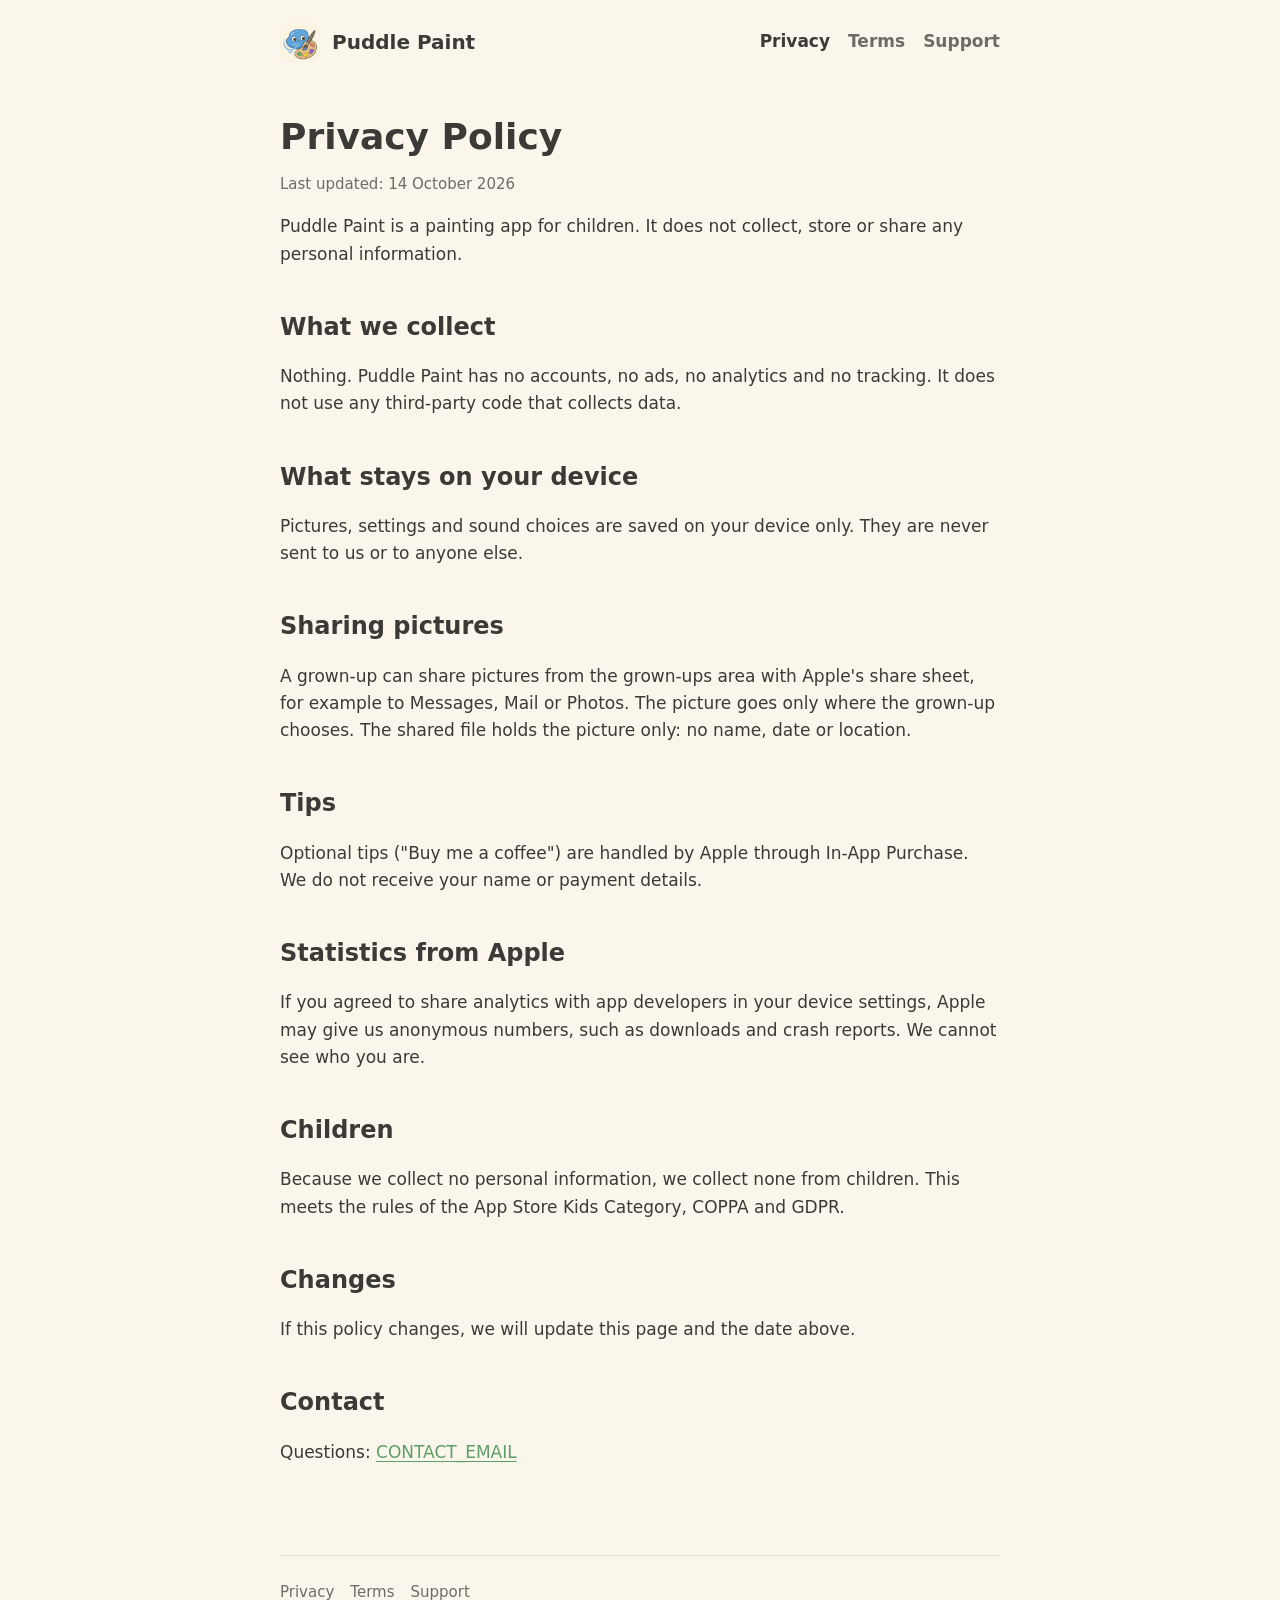
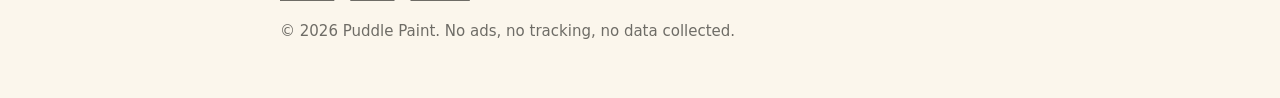
==== privacy.html @ 8e7a1daa "Add the Puddle Paint website: home, privacy, terms and support pages" ====
<!doctype html>
<html lang="en">
<head>
<meta charset="utf-8">
<meta name="viewport" content="width=device-width, initial-scale=1">
<title>Privacy Policy · Puddle Paint</title>
<meta name="description" content="Puddle Paint collects no data.">
<link rel="icon" href="assets/favicon.png">
<link rel="stylesheet" href="assets/style.css">
</head>
<body>
<div class="wrap">
<header class="site">
  <a class="brand" href="index.html"><img src="assets/icon.png" alt="">Puddle Paint</a>
  <nav><a href="privacy.html" aria-current="page">Privacy</a><a href="terms.html">Terms</a><a href="support.html">Support</a></nav>
</header>
<article>
<h1>Privacy Policy</h1>
<p class="updated">Last updated: 14 October 2026</p>
<p>Puddle Paint is a painting app for children. It does not collect, store or share any personal information.</p>
<h2>What we collect</h2>
<p>Nothing. Puddle Paint has no accounts, no ads, no analytics and no tracking. It does not use any third-party code that collects data.</p>
<h2>What stays on your device</h2>
<p>Pictures, settings and sound choices are saved on your device only. They are never sent to us or to anyone else.</p>
<h2>Sharing pictures</h2>
<p>A grown-up can share pictures from the grown-ups area with Apple's share sheet, for example to Messages, Mail or Photos. The picture goes only where the grown-up chooses. The shared file holds the picture only: no name, date or location.</p>
<h2>Tips</h2>
<p>Optional tips ("Buy me a coffee") are handled by Apple through In-App Purchase. We do not receive your name or payment details.</p>
<h2>Statistics from Apple</h2>
<p>If you agreed to share analytics with app developers in your device settings, Apple may give us anonymous numbers, such as downloads and crash reports. We cannot see who you are.</p>
<h2>Children</h2>
<p>Because we collect no personal information, we collect none from children. This meets the rules of the App Store Kids Category, COPPA and GDPR.</p>
<h2>Changes</h2>
<p>If this policy changes, we will update this page and the date above.</p>
<h2>Contact</h2>
<p>Questions: <a href="mailto:CONTACT_EMAIL">CONTACT_EMAIL</a></p>
</article>
<footer>
  <a href="privacy.html">Privacy</a><a href="terms.html">Terms</a><a href="support.html">Support</a>
  <p>© 2026 Puddle Paint. No ads, no tracking, no data collected.</p>
</footer>
</div>
</body>
</html>
---- assets/style.css ----
/* Puddle Paint site: the same paper-and-crayon look as the app. */
:root {
  --paper: #FBF6EC;
  --card: #FFFFFF;
  --ink: #3B3A36;
  --ink-soft: #6E6C66;
  --leaf: #5C9E66;
  --sky: #6BA8DB;
  --line: rgba(59, 58, 54, 0.12);
}
* { box-sizing: border-box; }
html { -webkit-text-size-adjust: 100%; }
body {
  margin: 0;
  background: var(--paper);
  color: var(--ink);
  font-family: ui-rounded, "SF Pro Rounded", "Nunito", system-ui, -apple-system, "Segoe UI", sans-serif;
  font-size: 17px;
  line-height: 1.6;
}
a { color: var(--leaf); text-underline-offset: 3px; }
a:hover { color: var(--ink); }
.wrap { max-width: 760px; margin: 0 auto; padding: 0 20px; }
header.site {
  display: flex; align-items: center; justify-content: space-between;
  gap: 16px; padding: 22px 0; flex-wrap: wrap;
}
.brand { display: flex; align-items: center; gap: 12px; color: var(--ink); text-decoration: none; font-weight: 700; font-size: 20px; }
.brand img { width: 40px; height: 40px; border-radius: 10px; }
nav a { margin-left: 18px; color: var(--ink-soft); text-decoration: none; font-weight: 600; }
nav a:first-child { margin-left: 0; }
nav a[aria-current="page"], nav a:hover { color: var(--ink); }
.hero { text-align: center; padding: 40px 0 24px; }
.hero img { width: 148px; height: 148px; border-radius: 34px; box-shadow: 0 10px 30px rgba(59,58,54,0.15); }
h1 { font-size: clamp(34px, 6vw, 48px); line-height: 1.15; margin: 24px 0 12px; }
h2 { font-size: 24px; margin: 40px 0 10px; }
.lead { font-size: 20px; color: var(--ink-soft); max-width: 560px; margin: 0 auto; }
.badge {
  display: inline-block; margin-top: 26px; padding: 12px 22px; border-radius: 999px;
  background: var(--ink); color: var(--paper); font-weight: 700; text-decoration: none;
}
.cards { display: grid; grid-template-columns: repeat(auto-fit, minmax(300px, 1fr)); gap: 16px; margin: 32px 0; }
.card { background: var(--card); border: 1px solid var(--line); border-radius: 20px; padding: 20px; }
.card h3 { margin: 0 0 6px; font-size: 18px; }
.card p { margin: 0; color: var(--ink-soft); }
.promise { background: var(--card); border-radius: 24px; padding: 24px; border: 1px solid var(--line); margin: 32px 0; }
.promise ul { margin: 8px 0 0; padding-left: 20px; }
article { padding: 8px 0 24px; }
article h1 { font-size: 36px; }
.updated { color: var(--ink-soft); font-size: 15px; }
footer { border-top: 1px solid var(--line); margin-top: 48px; padding: 24px 0 40px; color: var(--ink-soft); font-size: 15px; }
footer a { color: var(--ink-soft); margin-right: 16px; }
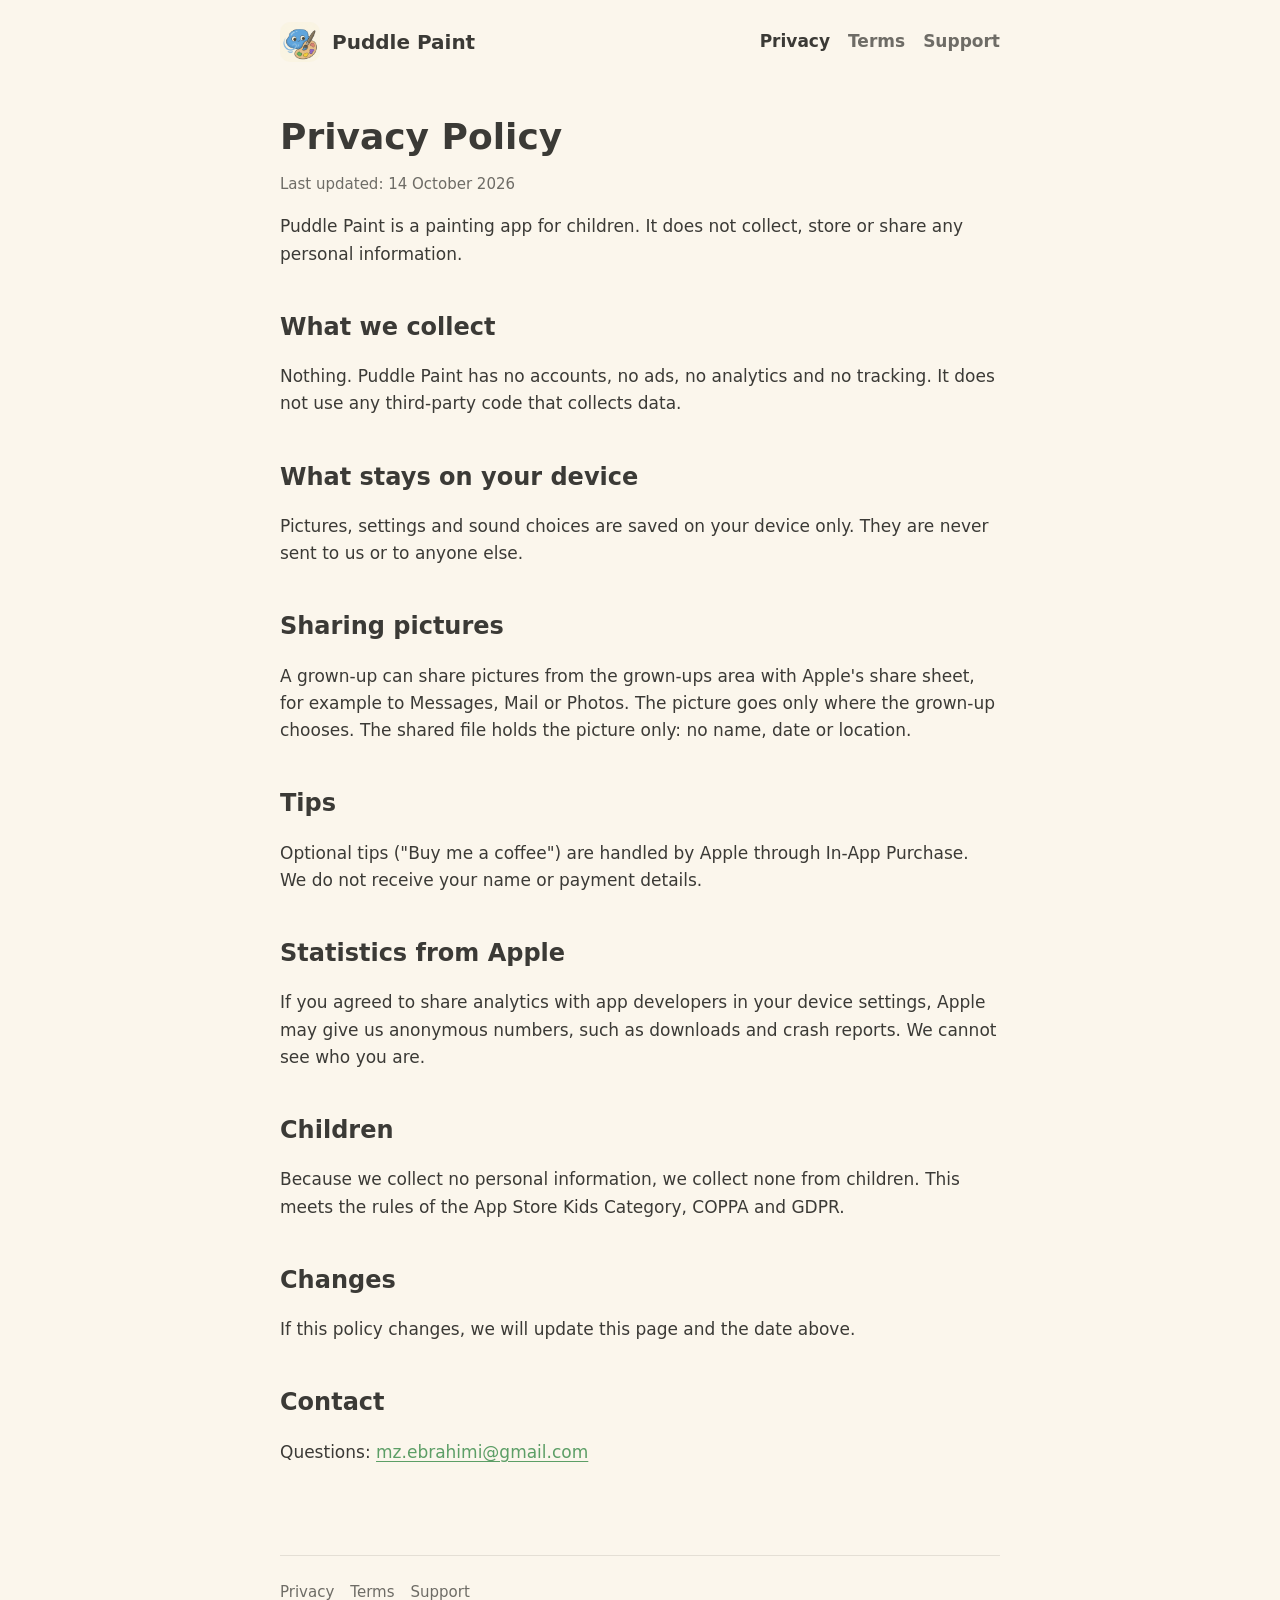
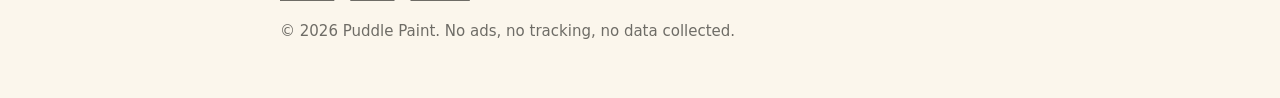
==== commit 8d517a59: "Add the contact email" ====
--- a/privacy.html
+++ b/privacy.html
@@ -33,7 +33,7 @@
 <h2>Changes</h2>
 <p>If this policy changes, we will update this page and the date above.</p>
 <h2>Contact</h2>
-<p>Questions: <a href="mailto:CONTACT_EMAIL">CONTACT_EMAIL</a></p>
+<p>Questions: <a href="mailto:mz.ebrahimi@gmail.com">mz.ebrahimi@gmail.com</a></p>
 </article>
 <footer>
   <a href="privacy.html">Privacy</a><a href="terms.html">Terms</a><a href="support.html">Support</a>
